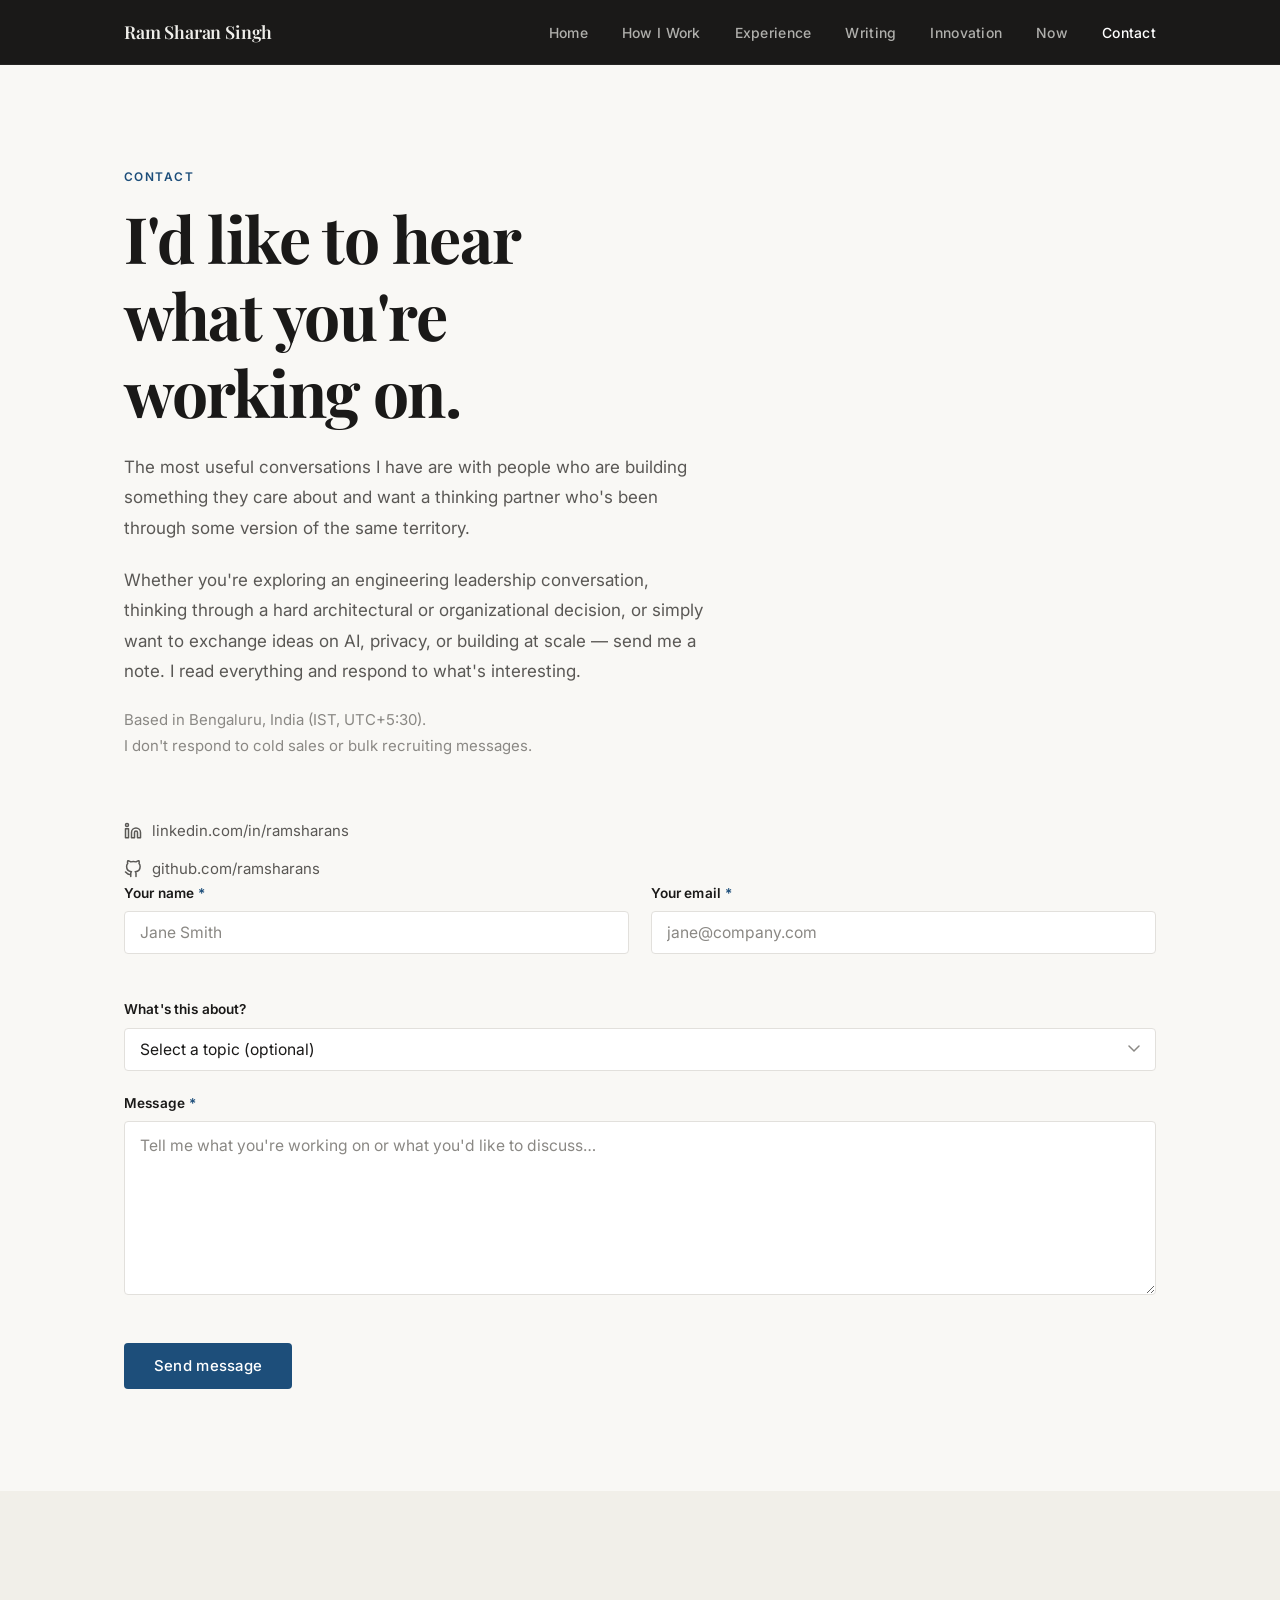
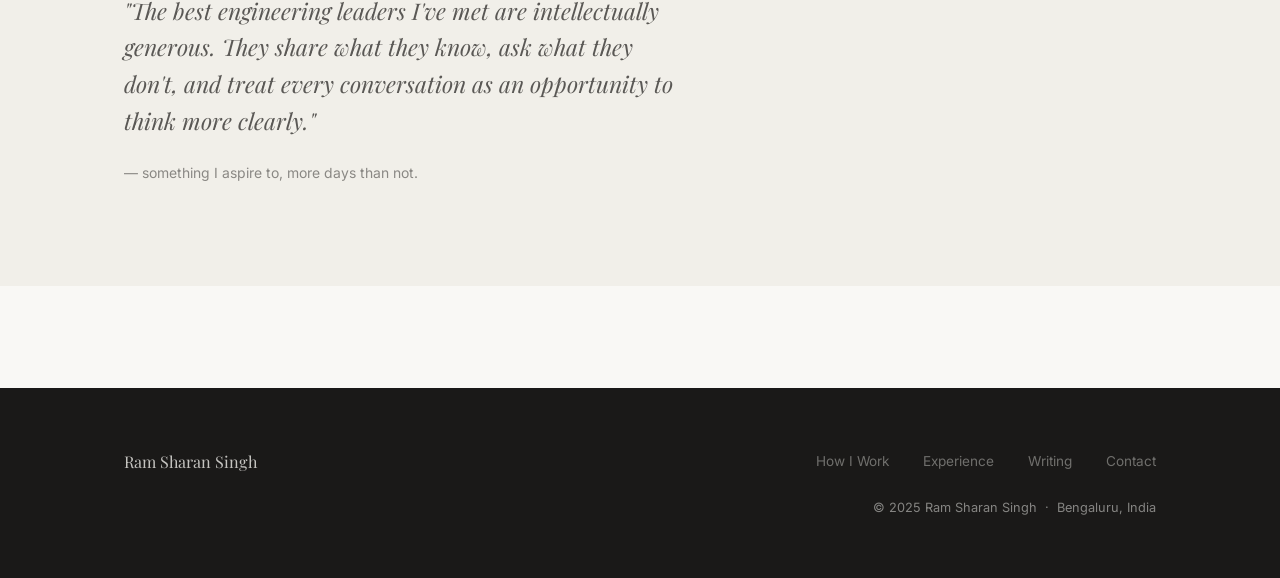
==== contact.html @ 0c45be17 "Add files via upload" ====
<!DOCTYPE html>
<html lang="en">
<head>
  <meta charset="UTF-8" />
  <meta name="viewport" content="width=device-width, initial-scale=1.0" />
  <title>Contact — Ram Sharan Singh</title>
  <meta name="description" content="Get in touch with Ram Sharan Singh — engineering leader, AI and privacy practitioner, based in Bengaluru, India." />
  <link rel="canonical" href="https://ramsharansingh.com/contact.html" />
  <link rel="stylesheet" href="css/main.css" />
</head>
<body>

  <nav class="nav" role="navigation" aria-label="Main navigation">
    <div class="nav-inner">
      <a href="index.html" class="nav-brand">Ram Sharan Singh</a>
      <button class="nav-toggle" aria-label="Toggle menu" aria-expanded="false">
        <span></span><span></span><span></span>
      </button>
      <ul class="nav-links" role="list">
        <li><a href="index.html">Home</a></li>
        <li><a href="how-i-work.html">How I Work</a></li>
        <li><a href="experience.html">Experience</a></li>
        <li><a href="writing.html">Writing</a></li>
        <li><a href="innovation.html">Innovation</a></li>
        <li><a href="now.html">Now</a></li>
        <li><a href="contact.html">Contact</a></li>
      </ul>
    </div>
  </nav>

  <main>

    <section class="section">
      <div class="container">

        <div class="contact-grid">

          <!-- ── Left column: intro ── -->
          <div class="contact-body">
            <span class="eyebrow">Contact</span>
            <h1 style="max-width:480px; letter-spacing:-0.02em; line-height:1.2; margin-bottom:1.25rem;">
              I'd like to hear what you're working on.
            </h1>
            <p style="font-size:1rem; color:var(--text-secondary); line-height:1.8; margin-bottom:1.25rem;">
              The most useful conversations I have are with people who are building
              something they care about and want a thinking partner who's been through
              some version of the same territory.
            </p>
            <p style="font-size:1rem; color:var(--text-secondary); line-height:1.8; margin-bottom:1.25rem;">
              Whether you're exploring an engineering leadership conversation, thinking
              through a hard architectural or organizational decision, or simply want
              to exchange ideas on AI, privacy, or building at scale — send me a note.
              I read everything and respond to what's interesting.
            </p>
            <p style="font-size:0.88rem; color:var(--text-muted); line-height:1.7;">
              Based in Bengaluru, India (IST, UTC+5:30).<br>
              I don't respond to cold sales or bulk recruiting messages.
            </p>

            <!-- Social links -->
            <div style="margin-top: var(--space-xl); display:flex; flex-direction:column; gap:0.75rem;">

              <a href="https://linkedin.com/in/ramsharans"
                 target="_blank" rel="noopener noreferrer"
                 class="contact-social-link">
                <svg width="18" height="18" viewBox="0 0 24 24" fill="none" stroke="currentColor" stroke-width="2" stroke-linecap="round" stroke-linejoin="round">
                  <path d="M16 8a6 6 0 0 1 6 6v7h-4v-7a2 2 0 0 0-2-2 2 2 0 0 0-2 2v7h-4v-7a6 6 0 0 1 6-6z"/>
                  <rect x="2" y="9" width="4" height="12"/><circle cx="4" cy="4" r="2"/>
                </svg>
                linkedin.com/in/ramsharans
              </a>

              <a href="https://github.com/ramsharans"
                 target="_blank" rel="noopener noreferrer"
                 class="contact-social-link">
                <svg width="18" height="18" viewBox="0 0 24 24" fill="none" stroke="currentColor" stroke-width="2" stroke-linecap="round" stroke-linejoin="round">
                  <path d="M9 19c-5 1.5-5-2.5-7-3m14 6v-3.87a3.37 3.37 0 0 0-.94-2.61c3.14-.35 6.44-1.54 6.44-7A5.44 5.44 0 0 0 20 4.77 5.07 5.07 0 0 0 19.91 1S18.73.65 16 2.48a13.38 13.38 0 0 0-7 0C6.27.65 5.09 1 5.09 1A5.07 5.07 0 0 0 5 4.77a5.44 5.44 0 0 0-1.5 3.78c0 5.42 3.3 6.61 6.44 7A3.37 3.37 0 0 0 9 18.13V22"/>
                </svg>
                github.com/ramsharans
              </a>

            </div>
          </div>

          <!-- ── Right column: contact form ── -->
          <div>

            <!-- ============================================================
                 WEB3FORMS CONTACT FORM
                 Customize: replace YOUR_ACCESS_KEY_HERE with your key from
                 https://web3forms.com — enter your email, get the key,
                 paste it below. That's all that's needed.
                 ============================================================ -->
            <form
              id="contact-form"
              class="contact-form"
              novalidate
            >
              <!-- Web3Forms access key — REPLACE with your real key -->
              <input type="hidden" name="access_key" value="0e2d17f0-85d2-4274-ad78-2c7fea5cc402" />

              <!-- Honeypot spam trap — keep this hidden -->
              <input type="checkbox" name="botcheck" style="display:none;" tabindex="-1" autocomplete="off" />

              <!-- Custom subject prefix in your inbox -->
              <input type="hidden" name="subject" value="New message from ramsharansingh.com" />

              <!-- From name label in your inbox -->
              <input type="hidden" name="from_name" value="Website Contact Form" />

              <!-- Form fields -->
              <div class="form-row">
                <div class="form-group">
                  <label for="name" class="form-label">Your name <span class="form-required">*</span></label>
                  <input
                    type="text"
                    id="name"
                    name="name"
                    class="form-input"
                    placeholder="Jane Smith"
                    required
                    autocomplete="name"
                  />
                  <span class="form-error" id="name-error"></span>
                </div>

                <div class="form-group">
                  <label for="email" class="form-label">Your email <span class="form-required">*</span></label>
                  <input
                    type="email"
                    id="email"
                    name="email"
                    class="form-input"
                    placeholder="jane@company.com"
                    required
                    autocomplete="email"
                  />
                  <span class="form-error" id="email-error"></span>
                </div>
              </div>

              <div class="form-group">
                <label for="context" class="form-label">What's this about?</label>
                <select id="context" name="context" class="form-input form-select">
                  <option value="" disabled selected>Select a topic (optional)</option>
                  <option value="Engineering leadership conversation">Engineering leadership conversation</option>
                  <option value="Advisory / consulting">Advisory / consulting</option>
                  <option value="Speaking opportunity">Speaking opportunity</option>
                  <option value="Technical discussion">Technical discussion</option>
                  <option value="Other">Other</option>
                </select>
              </div>

              <div class="form-group">
                <label for="message" class="form-label">Message <span class="form-required">*</span></label>
                <textarea
                  id="message"
                  name="message"
                  class="form-input form-textarea"
                  placeholder="Tell me what you're working on or what you'd like to discuss…"
                  rows="6"
                  required
                ></textarea>
                <span class="form-error" id="message-error"></span>
              </div>

              <!-- Submit button -->
              <button type="submit" class="btn btn-primary form-submit" id="submit-btn">
                <span id="btn-text">Send message</span>
                <svg id="btn-spinner" width="16" height="16" viewBox="0 0 24 24" fill="none"
                     stroke="currentColor" stroke-width="2.5" stroke-linecap="round"
                     style="display:none; animation: spin 0.8s linear infinite;">
                  <path d="M12 2v4M12 18v4M4.93 4.93l2.83 2.83M16.24 16.24l2.83 2.83M2 12h4M18 12h4M4.93 19.07l2.83-2.83M16.24 7.76l2.83-2.83"/>
                </svg>
              </button>

              <!-- Success message (hidden until submission) -->
              <div id="form-success" class="form-success" style="display:none;" role="alert" aria-live="polite">
                <svg width="20" height="20" viewBox="0 0 24 24" fill="none" stroke="currentColor" stroke-width="2.5" stroke-linecap="round" stroke-linejoin="round">
                  <polyline points="20 6 9 17 4 12"/>
                </svg>
                <div>
                  <strong>Message sent.</strong>
                  <p>Thank you — I'll read your note and reply if there's a useful conversation to be had.</p>
                </div>
              </div>

              <!-- Error message (hidden until needed) -->
              <div id="form-error-msg" class="form-error-banner" style="display:none;" role="alert" aria-live="polite">
                <svg width="18" height="18" viewBox="0 0 24 24" fill="none" stroke="currentColor" stroke-width="2" stroke-linecap="round" stroke-linejoin="round">
                  <circle cx="12" cy="12" r="10"/><line x1="12" y1="8" x2="12" y2="12"/><line x1="12" y1="16" x2="12.01" y2="16"/>
                </svg>
                <span>Something went wrong. Please try again or reach out on LinkedIn.</span>
              </div>

            </form>

          </div>

        </div>
      </div>
    </section>

    <!-- Closing quote -->
    <section class="section section-alt">
      <div class="container">
        <div style="max-width:560px;">
          <p style="font-family:var(--font-serif); font-size:1.35rem; font-style:italic; color:var(--text-secondary); line-height:1.6; margin-bottom:0;">
            "The best engineering leaders I've met are intellectually generous.
            They share what they know, ask what they don't, and treat every conversation
            as an opportunity to think more clearly."
          </p>
          <p style="font-size:0.82rem; color:var(--text-muted); margin-top:var(--space-md); margin-bottom:0;">
            — something I aspire to, more days than not.
          </p>
        </div>
      </div>
    </section>

  </main>

  <footer class="footer" role="contentinfo">
    <div class="footer-inner">
      <span class="footer-brand">Ram Sharan Singh</span>
      <nav class="footer-links" aria-label="Footer navigation">
        <a href="how-i-work.html">How I Work</a>
        <a href="experience.html">Experience</a>
        <a href="writing.html">Writing</a>
        <a href="contact.html">Contact</a>
      </nav>
      <p class="footer-copy">&copy; 2025 Ram Sharan Singh &nbsp;·&nbsp; Bengaluru, India</p>
    </div>
  </footer>

  <script src="js/nav.js"></script>

  <!-- ============================================================
       Web3Forms submission handler
       No changes needed here — it reads the access_key from the form
       ============================================================ -->
  <script>
    (function () {
      var form      = document.getElementById('contact-form');
      var btnText   = document.getElementById('btn-text');
      var btnSpinner= document.getElementById('btn-spinner');
      var submitBtn = document.getElementById('submit-btn');
      var success   = document.getElementById('form-success');
      var errorBanner = document.getElementById('form-error-msg');

      form.addEventListener('submit', async function (e) {
        e.preventDefault();

        /* Basic client-side validation */
        var valid = true;
        ['name', 'email', 'message'].forEach(function (field) {
          var input = document.getElementById(field);
          var error = document.getElementById(field + '-error');
          if (!input.value.trim()) {
            error.textContent = 'This field is required.';
            input.classList.add('input-error');
            valid = false;
          } else if (field === 'email' && !/^[^\s@]+@[^\s@]+\.[^\s@]+$/.test(input.value)) {
            error.textContent = 'Please enter a valid email address.';
            input.classList.add('input-error');
            valid = false;
          } else {
            error.textContent = '';
            input.classList.remove('input-error');
          }
        });

        if (!valid) return;

        /* Loading state */
        btnText.textContent = 'Sending…';
        btnSpinner.style.display = 'inline-block';
        submitBtn.disabled = true;
        success.style.display = 'none';
        errorBanner.style.display = 'none';

        try {
          var data = new FormData(form);
          var response = await fetch('https://api.web3forms.com/submit', {
            method: 'POST',
            body: data
          });
          var json = await response.json();

          if (json.success) {
            /* Show success, hide form fields */
            form.querySelectorAll('.form-group, .form-row, .form-submit').forEach(function (el) {
              el.style.display = 'none';
            });
            success.style.display = 'flex';
          } else {
            throw new Error(json.message || 'Submission failed');
          }
        } catch (err) {
          errorBanner.style.display = 'flex';
          btnText.textContent = 'Send message';
          btnSpinner.style.display = 'none';
          submitBtn.disabled = false;
        }
      });

      /* Clear error state on input */
      ['name', 'email', 'message'].forEach(function (field) {
        var input = document.getElementById(field);
        if (input) {
          input.addEventListener('input', function () {
            document.getElementById(field + '-error').textContent = '';
            input.classList.remove('input-error');
          });
        }
      });
    })();
  </script>

  <style>
    @keyframes spin {
      to { transform: rotate(360deg); }
    }
  </style>

</body>
</html>
---- css/main.css ----
/* ============================================================
   Ram Sharan Singh — Personal Site
   Design System: Minimalist editorial, calm authority
   Customize: CSS variables in :root for colors/fonts
   ============================================================ */

/* --- Google Fonts import --- */
@import url('https://fonts.googleapis.com/css2?family=Playfair+Display:ital,wght@0,400;0,600;0,700;1,400&family=Inter:wght@300;400;500;600&display=swap');

/* --- Design Tokens --- */
:root {
  /* Color palette */
  --bg:          #F9F8F5;      /* warm off-white canvas */
  --bg-alt:      #F1EFE9;      /* alternating section background */
  --surface:     #FFFFFF;
  --text-primary: #1A1918;     /* warm near-black */
  --text-secondary: #5A5855;   /* warm mid-gray */
  --text-muted:  #8A8884;      /* light gray labels */
  --accent:      #1D4E7A;      /* deep slate blue — authority, calm */
  --accent-hover: #163A5A;
  --accent-light: #EAF1F8;
  --border:      #E2E0DC;
  --nav-bg:      #1A1918;      /* dark nav */
  --nav-text:    #F0EFEB;

  /* Typography */
  --font-serif:  'Playfair Display', Georgia, 'Times New Roman', serif;
  --font-sans:   'Inter', -apple-system, BlinkMacSystemFont, 'Segoe UI', sans-serif;

  /* Spacing */
  --space-xs:   0.375rem;
  --space-sm:   0.75rem;
  --space-md:   1.25rem;
  --space-lg:   2rem;
  --space-xl:   3.5rem;
  --space-2xl:  6rem;

  /* Layout */
  --container:  1100px;
  --prose:      680px;

  /* Transitions */
  --transition: 200ms ease;

  /* Radius */
  --radius:     4px;
}

/* --- Reset --- */
*, *::before, *::after { box-sizing: border-box; margin: 0; padding: 0; }

html {
  font-size: 17px;
  scroll-behavior: smooth;
  -webkit-text-size-adjust: 100%;
}

body {
  font-family: var(--font-sans);
  background: var(--bg);
  color: var(--text-primary);
  line-height: 1.7;
  font-weight: 400;
  -webkit-font-smoothing: antialiased;
  -moz-osx-font-smoothing: grayscale;
}

img { max-width: 100%; display: block; }
a { color: inherit; text-decoration: none; }
ul { list-style: none; }

/* --- Typography --- */
h1, h2, h3, h4 {
  font-family: var(--font-serif);
  line-height: 1.2;
  font-weight: 700;
  color: var(--text-primary);
}

h1 { font-size: clamp(2.4rem, 5vw, 3.8rem); }
h2 { font-size: clamp(1.75rem, 3vw, 2.5rem); }
h3 { font-size: clamp(1.25rem, 2vw, 1.6rem); }
h4 { font-size: 1.1rem; font-family: var(--font-sans); font-weight: 600; }

p { margin-bottom: 1.25em; }
p:last-child { margin-bottom: 0; }

strong { font-weight: 600; }
em { font-style: italic; }

/* --- Layout Utilities --- */
.container {
  max-width: var(--container);
  margin: 0 auto;
  padding: 0 var(--space-lg);
}

.prose {
  max-width: var(--prose);
}

.section {
  padding: var(--space-2xl) 0;
}

.section-alt {
  background: var(--bg-alt);
}

/* --- Eyebrow Labels --- */
.eyebrow {
  font-family: var(--font-sans);
  font-size: 0.7rem;
  font-weight: 600;
  letter-spacing: 0.12em;
  text-transform: uppercase;
  color: var(--accent);
  display: block;
  margin-bottom: 0.75rem;
}

/* --- Navigation --- */
.nav {
  background: var(--nav-bg);
  position: sticky;
  top: 0;
  z-index: 100;
  border-bottom: 1px solid rgba(255,255,255,0.05);
}

.nav-inner {
  max-width: var(--container);
  margin: 0 auto;
  padding: 0 var(--space-lg);
  display: flex;
  align-items: center;
  justify-content: space-between;
  height: 64px;
}

.nav-brand {
  font-family: var(--font-serif);
  font-size: 1.05rem;
  font-weight: 600;
  color: var(--nav-text);
  letter-spacing: -0.01em;
  white-space: nowrap;
}

.nav-brand:hover { color: #fff; }

.nav-links {
  display: flex;
  align-items: center;
  gap: var(--space-lg);
}

.nav-links a {
  font-size: 0.82rem;
  font-weight: 500;
  color: rgba(240,239,235,0.7);
  letter-spacing: 0.02em;
  transition: color var(--transition);
  white-space: nowrap;
}

.nav-links a:hover,
.nav-links a.active { color: #fff; }

/* Hamburger toggle */
.nav-toggle {
  display: none;
  flex-direction: column;
  gap: 5px;
  cursor: pointer;
  padding: 4px;
  background: none;
  border: none;
}

.nav-toggle span {
  display: block;
  width: 24px;
  height: 2px;
  background: var(--nav-text);
  border-radius: 2px;
  transition: transform var(--transition), opacity var(--transition);
}

/* --- Hero Section --- */
.hero {
  padding: var(--space-2xl) 0;
  padding-top: calc(var(--space-2xl) + 1rem);
}

/* Two-column hero layout: text left, photo right */
.hero-layout {
  display: grid;
  grid-template-columns: 1fr auto;
  gap: var(--space-2xl);
  align-items: center;
}

.hero-content {
  min-width: 0;
}

.hero-eyebrow {
  display: flex;
  align-items: center;
  gap: var(--space-md);
  margin-bottom: var(--space-lg);
}

.hero-eyebrow::after {
  content: '';
  flex: 1;
  max-width: 60px;
  height: 1px;
  background: var(--accent);
}

.hero h1 {
  max-width: 680px;
  margin-bottom: var(--space-lg);
  line-height: 1.15;
  letter-spacing: -0.02em;
}

.hero h1 em {
  font-style: italic;
  color: var(--accent);
}

.hero-summary {
  max-width: 560px;
  font-size: 1.05rem;
  color: var(--text-secondary);
  line-height: 1.75;
  margin-bottom: var(--space-xl);
}

.hero-ctas {
  display: flex;
  flex-wrap: wrap;
  gap: var(--space-md);
  align-items: center;
}

/* Photo frame */
.hero-photo-wrap {
  flex-shrink: 0;
}

.hero-photo-frame {
  position: relative;
  width: 300px;
}

/* Decorative offset border behind the photo */
.hero-photo-frame::before {
  content: '';
  position: absolute;
  inset: 0;
  border: 2px solid var(--accent);
  border-radius: 6px;
  transform: translate(10px, 10px);
  opacity: 0.25;
  z-index: 0;
}

.hero-photo {
  position: relative;
  z-index: 1;
  width: 300px;
  height: 370px;
  object-fit: cover;
  object-position: center top;
  border-radius: 6px;
  display: block;
  box-shadow: 0 8px 32px rgba(0,0,0,0.12);
}

/* --- Buttons --- */
.btn {
  display: inline-flex;
  align-items: center;
  gap: 0.4rem;
  padding: 0.75rem 1.5rem;
  font-family: var(--font-sans);
  font-size: 0.85rem;
  font-weight: 500;
  letter-spacing: 0.02em;
  border-radius: var(--radius);
  transition: all var(--transition);
  cursor: pointer;
  border: none;
}

.btn-primary {
  background: var(--accent);
  color: #fff;
}

.btn-primary:hover {
  background: var(--accent-hover);
  transform: translateY(-1px);
}

.btn-secondary {
  background: transparent;
  color: var(--text-primary);
  border: 1.5px solid var(--border);
}

.btn-secondary:hover {
  border-color: var(--accent);
  color: var(--accent);
}

.btn-ghost {
  background: transparent;
  color: var(--accent);
  padding: 0;
  font-weight: 600;
  font-size: 0.85rem;
  gap: 0.3rem;
}

.btn-ghost::after {
  content: '→';
  transition: transform var(--transition);
}

.btn-ghost:hover::after { transform: translateX(3px); }

/* --- Credibility Bar --- */
.credibility {
  padding: var(--space-xl) 0;
  border-top: 1px solid var(--border);
  border-bottom: 1px solid var(--border);
}

.credibility-label {
  font-size: 0.7rem;
  font-weight: 600;
  letter-spacing: 0.1em;
  text-transform: uppercase;
  color: var(--text-muted);
  margin-bottom: var(--space-md);
}

.credibility-logos {
  display: flex;
  flex-wrap: wrap;
  align-items: center;
  gap: var(--space-xl);
}

.credibility-logos span {
  font-family: var(--font-sans);
  font-size: 0.88rem;
  font-weight: 600;
  color: var(--text-secondary);
  letter-spacing: 0.04em;
  opacity: 0.7;
  transition: opacity var(--transition);
}

.credibility-logos span:hover { opacity: 1; }

/* --- Highlight Grid (Home 3-column) --- */
.highlights {
  display: grid;
  grid-template-columns: repeat(3, 1fr);
  gap: var(--space-lg);
  margin-top: var(--space-xl);
}

.highlight-card {
  padding: var(--space-lg);
  background: var(--surface);
  border: 1px solid var(--border);
  border-radius: var(--radius);
  transition: border-color var(--transition), box-shadow var(--transition);
}

.highlight-card:hover {
  border-color: var(--accent);
  box-shadow: 0 4px 20px rgba(29,78,122,0.07);
}

.highlight-card h3 {
  font-size: 1.05rem;
  margin-bottom: 0.6rem;
}

.highlight-card p {
  font-size: 0.9rem;
  color: var(--text-secondary);
  line-height: 1.65;
  margin-bottom: 0;
}

/* --- Section Header --- */
.section-header {
  margin-bottom: var(--space-xl);
}

.section-header h2 {
  margin-bottom: 0.75rem;
}

.section-header p {
  max-width: 560px;
  color: var(--text-secondary);
  font-size: 1rem;
  margin-bottom: 0;
}

/* --- Principle Blocks (How I Work) --- */
.principle {
  display: grid;
  grid-template-columns: 1fr 2fr;
  gap: var(--space-xl);
  padding: var(--space-xl) 0;
  border-top: 1px solid var(--border);
}

.principle:last-child { border-bottom: 1px solid var(--border); }

.principle-label {
  padding-top: 0.3rem;
}

.principle-label .number {
  font-family: var(--font-serif);
  font-size: 3rem;
  font-weight: 400;
  color: var(--border);
  line-height: 1;
  margin-bottom: 0.5rem;
  display: block;
}

.principle-label h3 {
  font-size: 1.15rem;
  line-height: 1.3;
}

.principle-body p {
  color: var(--text-secondary);
  font-size: 0.95rem;
  line-height: 1.75;
}

/* --- Optimize Table --- */
.optimize-grid {
  display: grid;
  grid-template-columns: 1fr 1fr;
  gap: var(--space-lg);
  margin-top: var(--space-xl);
}

.optimize-col {
  padding: var(--space-lg);
  border-radius: var(--radius);
}

.optimize-col.for {
  background: var(--accent-light);
  border-left: 3px solid var(--accent);
}

.optimize-col.avoid {
  background: var(--bg-alt);
  border-left: 3px solid var(--border);
}

.optimize-col h4 {
  margin-bottom: var(--space-md);
  font-size: 0.8rem;
  font-weight: 600;
  letter-spacing: 0.08em;
  text-transform: uppercase;
  color: var(--text-muted);
}

.optimize-col li {
  font-size: 0.9rem;
  color: var(--text-secondary);
  padding: 0.4rem 0;
  border-bottom: 1px solid rgba(0,0,0,0.05);
  display: flex;
  align-items: center;
  gap: 0.5rem;
}

.optimize-col li:last-child { border-bottom: none; }

.optimize-col.for li::before {
  content: '✓';
  color: var(--accent);
  font-weight: 700;
  font-size: 0.75rem;
  flex-shrink: 0;
}

.optimize-col.avoid li::before {
  content: '×';
  color: var(--text-muted);
  font-weight: 700;
  font-size: 0.75rem;
  flex-shrink: 0;
}

/* --- Case Studies (Experience) --- */
.case {
  padding: var(--space-xl) 0;
  border-top: 1px solid var(--border);
}

.case:first-of-type { border-top: none; padding-top: 0; }

.case-meta {
  display: flex;
  flex-wrap: wrap;
  align-items: baseline;
  gap: 0.5rem var(--space-md);
  margin-bottom: var(--space-md);
}

.case-company {
  font-size: 0.75rem;
  font-weight: 600;
  letter-spacing: 0.1em;
  text-transform: uppercase;
  color: var(--accent);
}

.case-tenure {
  font-size: 0.8rem;
  color: var(--text-muted);
}

.case h3 {
  font-size: clamp(1.3rem, 2.5vw, 1.75rem);
  margin-bottom: var(--space-md);
  line-height: 1.25;
}

.case-grid {
  display: grid;
  grid-template-columns: repeat(3, 1fr);
  gap: var(--space-lg);
  margin: var(--space-lg) 0;
  padding: var(--space-lg);
  background: var(--bg-alt);
  border-radius: var(--radius);
}

.case-dimension h4 {
  font-size: 0.7rem;
  font-weight: 600;
  letter-spacing: 0.1em;
  text-transform: uppercase;
  color: var(--text-muted);
  margin-bottom: 0.5rem;
}

.case-dimension p {
  font-size: 0.9rem;
  color: var(--text-secondary);
  margin-bottom: 0;
  line-height: 1.6;
}

.case-body {
  font-size: 0.95rem;
  color: var(--text-secondary);
  line-height: 1.8;
}

.case-lesson {
  margin-top: var(--space-lg);
  padding: var(--space-md) var(--space-lg);
  border-left: 3px solid var(--accent);
  background: var(--accent-light);
  border-radius: 0 var(--radius) var(--radius) 0;
  font-style: italic;
  font-size: 0.95rem;
  color: var(--text-secondary);
}

/* --- Writing Cards --- */
.writing-grid {
  display: grid;
  grid-template-columns: repeat(2, 1fr);
  gap: var(--space-lg);
}

.writing-card {
  padding: var(--space-lg);
  border: 1px solid var(--border);
  border-radius: var(--radius);
  background: var(--surface);
  transition: all var(--transition);
  display: flex;
  flex-direction: column;
}

.writing-card:hover {
  border-color: var(--accent);
  box-shadow: 0 4px 20px rgba(29,78,122,0.07);
  transform: translateY(-2px);
}

.writing-card.featured {
  grid-column: span 2;
  display: grid;
  grid-template-columns: 2fr 1fr;
  gap: var(--space-xl);
  align-items: center;
  border-left: 3px solid var(--accent);
}

.writing-tag {
  font-size: 0.7rem;
  font-weight: 600;
  letter-spacing: 0.08em;
  text-transform: uppercase;
  color: var(--accent);
  background: var(--accent-light);
  padding: 0.25rem 0.6rem;
  border-radius: 20px;
  display: inline-block;
  margin-bottom: var(--space-sm);
}

.writing-card h3 {
  font-size: 1.2rem;
  margin-bottom: 0.5rem;
  line-height: 1.3;
}

.writing-card p {
  font-size: 0.9rem;
  color: var(--text-secondary);
  line-height: 1.65;
  margin-bottom: var(--space-md);
  flex: 1;
}

.writing-stub {
  padding: var(--space-md) 0;
  border-top: 1px solid var(--border);
  display: flex;
  flex-direction: column;
  gap: 0.3rem;
}

.writing-stub-title {
  font-family: var(--font-serif);
  font-size: 1rem;
  font-weight: 600;
  color: var(--text-secondary);
}

.writing-stub-note {
  font-size: 0.8rem;
  color: var(--text-muted);
}

/* --- Innovation Items --- */
.innovation-list {
  display: flex;
  flex-direction: column;
  gap: var(--space-xl);
}

.innovation-item {
  display: grid;
  grid-template-columns: 120px 1fr;
  gap: var(--space-xl);
  padding-top: var(--space-xl);
  border-top: 1px solid var(--border);
}

.innovation-item:first-child { border-top: none; padding-top: 0; }

.innovation-year {
  font-family: var(--font-serif);
  font-size: 2.5rem;
  font-weight: 400;
  color: var(--border);
  line-height: 1;
  padding-top: 0.25rem;
}

.innovation-type {
  font-size: 0.7rem;
  font-weight: 600;
  letter-spacing: 0.1em;
  text-transform: uppercase;
  color: var(--accent);
  display: block;
  margin-bottom: 0.5rem;
}

.innovation-item h3 {
  font-size: 1.25rem;
  margin-bottom: 0.75rem;
  line-height: 1.3;
}

.innovation-item p {
  font-size: 0.9rem;
  color: var(--text-secondary);
  line-height: 1.75;
  margin-bottom: 0;
}

/* --- Now Page --- */
.now-section {
  max-width: 640px;
}

.now-item {
  padding: var(--space-lg) 0;
  border-bottom: 1px solid var(--border);
}

.now-item:last-child { border-bottom: none; }

.now-item h3 {
  font-size: 1.1rem;
  margin-bottom: 0.5rem;
}

.now-item p {
  font-size: 0.9rem;
  color: var(--text-secondary);
  margin-bottom: 0;
}

/* --- Contact --- */
.contact-body {
  max-width: 580px;
}

.contact-links {
  display: flex;
  flex-direction: column;
  gap: var(--space-md);
  margin-top: var(--space-xl);
}

.contact-link {
  display: flex;
  align-items: center;
  gap: var(--space-md);
  padding: var(--space-md) var(--space-lg);
  background: var(--surface);
  border: 1px solid var(--border);
  border-radius: var(--radius);
  transition: all var(--transition);
  font-size: 0.95rem;
  color: var(--text-primary);
}

.contact-link:hover {
  border-color: var(--accent);
  color: var(--accent);
  box-shadow: 0 2px 12px rgba(29,78,122,0.07);
}

.contact-link-label {
  font-size: 0.7rem;
  font-weight: 600;
  letter-spacing: 0.08em;
  text-transform: uppercase;
  color: var(--text-muted);
  display: block;
  margin-bottom: 0.2rem;
}

.contact-link-value {
  font-weight: 500;
}

/* --- Contact Form --- */
.contact-social-link {
  display: inline-flex;
  align-items: center;
  gap: 0.6rem;
  font-size: 0.88rem;
  color: var(--text-secondary);
  transition: color var(--transition);
}

.contact-social-link:hover { color: var(--accent); }

.contact-form {
  display: flex;
  flex-direction: column;
  gap: var(--space-md);
}

.form-row {
  display: grid;
  grid-template-columns: 1fr 1fr;
  gap: var(--space-md);
}

.form-group {
  display: flex;
  flex-direction: column;
  gap: 0.35rem;
}

.form-label {
  font-size: 0.8rem;
  font-weight: 600;
  color: var(--text-primary);
  letter-spacing: 0.01em;
}

.form-required {
  color: var(--accent);
  margin-left: 1px;
}

.form-input {
  font-family: var(--font-sans);
  font-size: 0.92rem;
  color: var(--text-primary);
  background: var(--surface);
  border: 1.5px solid var(--border);
  border-radius: var(--radius);
  padding: 0.65rem 0.9rem;
  width: 100%;
  transition: border-color var(--transition), box-shadow var(--transition);
  outline: none;
  -webkit-appearance: none;
  appearance: none;
}

.form-input::placeholder { color: var(--text-muted); }

.form-input:focus {
  border-color: var(--accent);
  box-shadow: 0 0 0 3px rgba(29,78,122,0.1);
}

.form-input.input-error {
  border-color: #c0392b;
  box-shadow: 0 0 0 3px rgba(192,57,43,0.08);
}

.form-select {
  background-image: url("data:image/svg+xml,%3Csvg xmlns='http://www.w3.org/2000/svg' width='12' height='8' viewBox='0 0 12 8'%3E%3Cpath d='M1 1l5 5 5-5' stroke='%238A8884' stroke-width='1.5' fill='none' stroke-linecap='round'/%3E%3C/svg%3E");
  background-repeat: no-repeat;
  background-position: right 0.9rem center;
  padding-right: 2.2rem;
  cursor: pointer;
}

.form-textarea {
  resize: vertical;
  min-height: 140px;
  line-height: 1.6;
}

.form-error {
  font-size: 0.78rem;
  color: #c0392b;
  min-height: 1rem;
  display: block;
}

.form-submit {
  align-self: flex-start;
  display: inline-flex;
  align-items: center;
  gap: 0.5rem;
  padding: 0.8rem 1.75rem;
  font-size: 0.88rem;
  margin-top: 0.25rem;
}

.form-submit:disabled {
  opacity: 0.7;
  cursor: not-allowed;
  transform: none;
}

/* Success banner */
.form-success {
  display: flex;
  align-items: flex-start;
  gap: var(--space-md);
  padding: var(--space-md) var(--space-lg);
  background: #eaf7f0;
  border: 1.5px solid #27ae60;
  border-radius: var(--radius);
  color: #1e7a45;
}

.form-success svg { flex-shrink: 0; margin-top: 2px; }

.form-success strong {
  display: block;
  font-size: 0.95rem;
  margin-bottom: 0.25rem;
}

.form-success p {
  font-size: 0.88rem;
  margin: 0;
  color: #2d6a47;
}

/* Error banner */
.form-error-banner {
  display: flex;
  align-items: center;
  gap: 0.75rem;
  padding: var(--space-md) var(--space-lg);
  background: #fdf0ee;
  border: 1.5px solid #e74c3c;
  border-radius: var(--radius);
  color: #c0392b;
  font-size: 0.88rem;
}

/* Responsive form */
@media (max-width: 640px) {
  .form-row { grid-template-columns: 1fr; }
  .form-submit { width: 100%; justify-content: center; }
}

/* --- Essay / Prose page --- */
.essay-header {
  padding: var(--space-2xl) 0 var(--space-xl);
  border-bottom: 1px solid var(--border);
  margin-bottom: var(--space-xl);
}

.essay-header h1 {
  font-size: clamp(1.9rem, 4vw, 3rem);
  max-width: 720px;
  margin-bottom: var(--space-md);
  line-height: 1.2;
}

.essay-meta {
  font-size: 0.82rem;
  color: var(--text-muted);
}

.essay-body {
  max-width: var(--prose);
  font-size: 1.0625rem;
  line-height: 1.85;
}

.essay-body h2 {
  font-size: 1.5rem;
  margin-top: var(--space-xl);
  margin-bottom: var(--space-md);
}

.essay-body p { margin-bottom: 1.4em; }

.essay-nav {
  display: flex;
  justify-content: space-between;
  align-items: center;
  padding: var(--space-xl) 0;
  border-top: 1px solid var(--border);
  margin-top: var(--space-2xl);
  font-size: 0.85rem;
}

/* --- Footer --- */
.footer {
  background: var(--nav-bg);
  color: rgba(240,239,235,0.5);
  padding: var(--space-xl) 0;
  margin-top: var(--space-2xl);
}

.footer-inner {
  max-width: var(--container);
  margin: 0 auto;
  padding: 0 var(--space-lg);
  display: flex;
  align-items: center;
  justify-content: space-between;
  flex-wrap: wrap;
  gap: var(--space-md);
}

.footer-brand {
  font-family: var(--font-serif);
  color: rgba(240,239,235,0.8);
  font-size: 0.95rem;
}

.footer-links {
  display: flex;
  gap: var(--space-lg);
}

.footer-links a {
  font-size: 0.8rem;
  color: rgba(240,239,235,0.4);
  transition: color var(--transition);
}

.footer-links a:hover { color: rgba(240,239,235,0.9); }

.footer-copy {
  font-size: 0.75rem;
  width: 100%;
  text-align: right;
}

/* --- Responsive --- */
@media (max-width: 900px) {
  :root { --space-2xl: 4rem; }

  /* Hero: stack photo above text on tablet */
  .hero-layout {
    grid-template-columns: 1fr;
    gap: var(--space-xl);
  }

  .hero-photo-wrap {
    order: -1;         /* photo moves above text */
    display: flex;
    justify-content: center;
  }

  .hero-photo-frame { width: 220px; }
  .hero-photo { width: 220px; height: 270px; }

  .highlights { grid-template-columns: 1fr; }
  .principle {
    grid-template-columns: 1fr;
    gap: var(--space-md);
  }
  .principle-label .number { font-size: 2rem; }

  .optimize-grid { grid-template-columns: 1fr; }
  .case-grid { grid-template-columns: 1fr 1fr; }

  .writing-grid { grid-template-columns: 1fr; }
  .writing-card.featured {
    grid-column: span 1;
    grid-template-columns: 1fr;
  }

  .innovation-item {
    grid-template-columns: 80px 1fr;
    gap: var(--space-lg);
  }

  .footer-copy { text-align: left; }
}

@media (max-width: 640px) {
  :root { --space-2xl: 3rem; }

  .nav-links { display: none; flex-direction: column; gap: var(--space-md); }
  .nav-links.open { display: flex; }
  .nav-inner { flex-wrap: wrap; height: auto; padding-top: 0.75rem; padding-bottom: 0.75rem; }
  .nav-toggle { display: flex; }

  /* Mobile nav open state */
  .nav-inner.open .nav-links {
    display: flex;
    width: 100%;
    padding: var(--space-md) 0 var(--space-sm);
    border-top: 1px solid rgba(255,255,255,0.08);
  }

  .case-grid { grid-template-columns: 1fr; }
  .innovation-item { grid-template-columns: 1fr; gap: var(--space-sm); }
  .innovation-year { font-size: 1.5rem; }

  .hero-photo-frame { width: 180px; }
  .hero-photo { width: 180px; height: 220px; }
  .hero-ctas { flex-direction: column; align-items: flex-start; }

  .footer-inner { flex-direction: column; align-items: flex-start; }
  .footer-copy { text-align: left; }
}

/* --- Utility classes --- */
.text-muted { color: var(--text-muted); }
.text-secondary { color: var(--text-secondary); }
.text-accent { color: var(--accent); }
.mt-xl { margin-top: var(--space-xl); }
.mb-xl { margin-bottom: var(--space-xl); }
.divider { border: none; border-top: 1px solid var(--border); margin: var(--space-xl) 0; }

/* Contact grid */
@media (max-width: 768px) {
  .contact-grid {
    grid-template-columns: 1fr !important;
    gap: var(--space-xl) !important;
  }
}

/* --- Print --- */
@media print {
  .nav, .footer { display: none; }
  .section { padding: 1.5rem 0; }
}
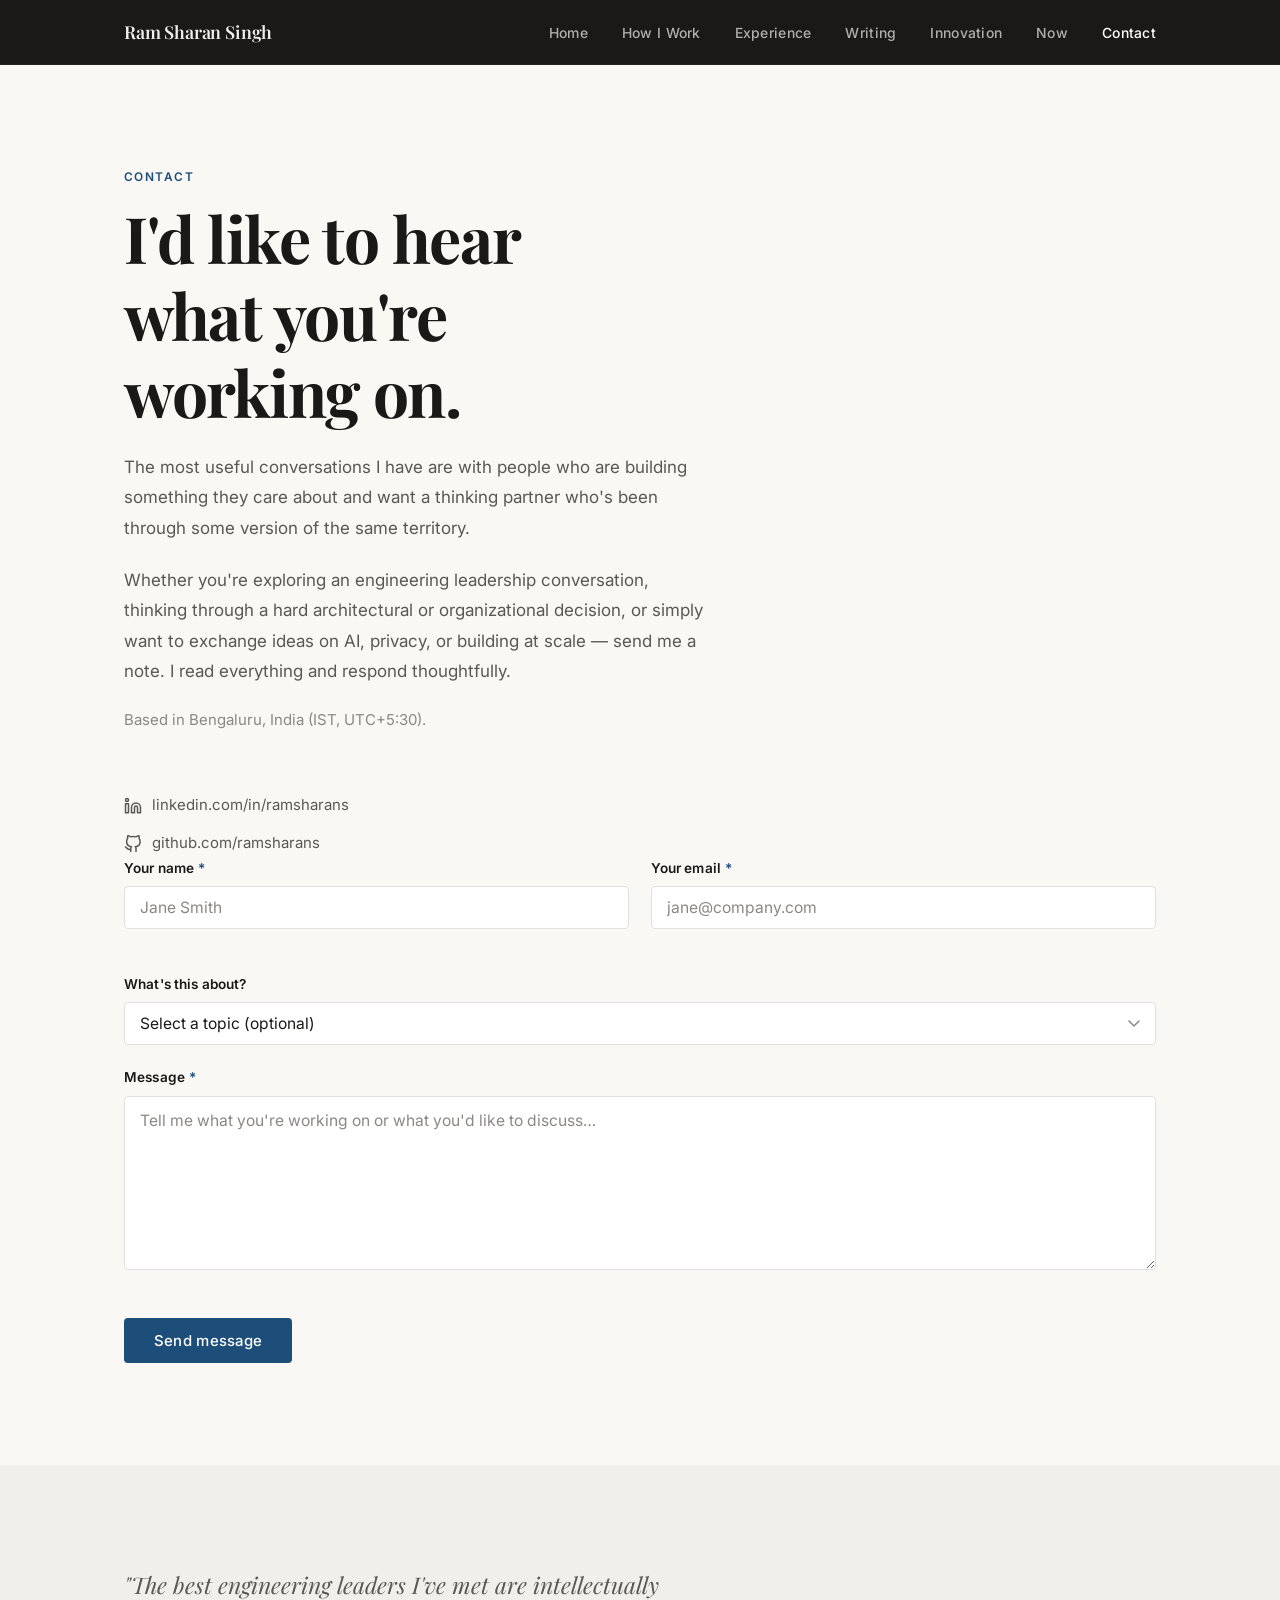
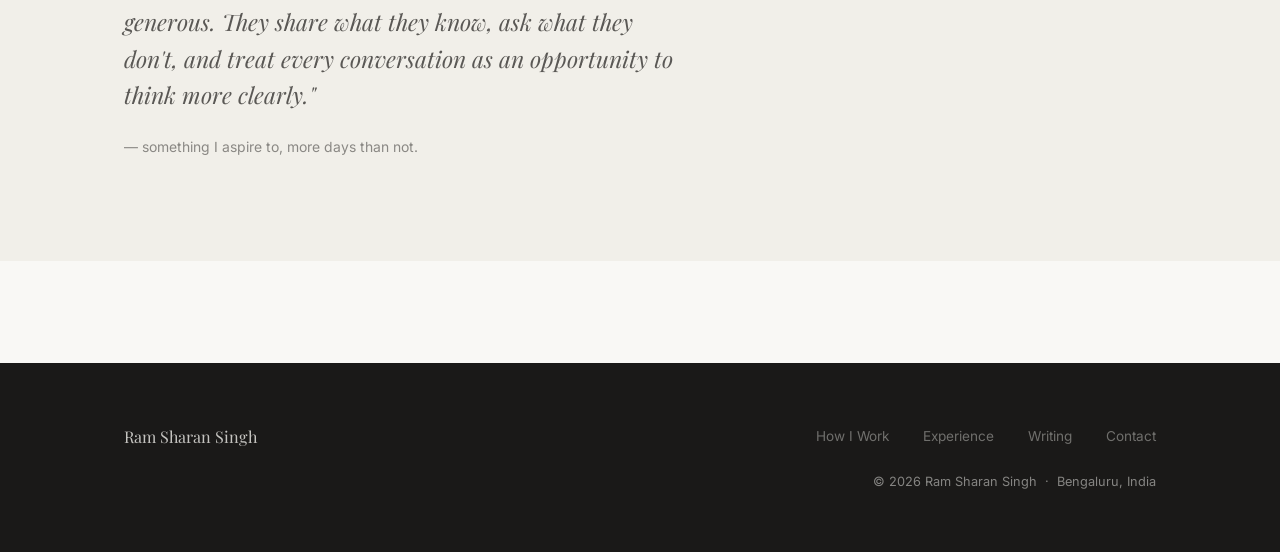
==== commit 797ee145: "v1.4 — Complete site with all improvements Pages: Home, How I Work, Experience (4 case studies), Wri" ====
--- a/contact.html
+++ b/contact.html
@@ -3,9 +3,27 @@
 <head>
   <meta charset="UTF-8" />
   <meta name="viewport" content="width=device-width, initial-scale=1.0" />
-  <title>Contact — Ram Sharan Singh</title>
-  <meta name="description" content="Get in touch with Ram Sharan Singh — engineering leader, AI and privacy practitioner, based in Bengaluru, India." />
-  <link rel="canonical" href="https://ramsharansingh.com/contact.html" />
+  <title>Contact — Ram Sharan Singh | Engineering Leader, Bengaluru</title>
+  <meta name="description" content="Get in touch with Ram Sharan Singh — senior engineering leader with 18 years in AI, privacy, and healthcare technology. Open to leadership conversations, advisory work, and speaking." />
+  <meta name="author" content="Ram Sharan Singh" />
+  <meta name="robots" content="index, follow" />
+  <meta name="keywords" content="contact Ram Sharan Singh, engineering leader Bengaluru, hire engineering leader India, VP engineering contact" />
+
+  <!-- Open Graph -->
+  <meta property="og:type" content="website" />
+  <meta property="og:url" content="https://ramsharans.com/contact.html" />
+  <meta property="og:site_name" content="Ram Sharan Singh" />
+  <meta property="og:title" content="Contact — Ram Sharan Singh" />
+  <meta property="og:description" content="Get in touch — senior engineering leader open to leadership conversations, advisory work, and speaking opportunities." />
+  <meta property="og:image" content="https://ramsharans.com/images/photo.png" />
+  <meta property="og:image:alt" content="Ram Sharan Singh — Senior Engineering Leader" />
+
+  <link rel="canonical" href="https://ramsharans.com/contact.html" />
+  <!-- Favicon -->
+  <link rel="icon" type="image/svg+xml" href="images/favicon.svg" />
+  <!-- Theme colour for mobile browsers -->
+  <meta name="theme-color" content="#1D4E7A" />
+
   <link rel="stylesheet" href="css/main.css" />
 </head>
 <body>
@@ -50,11 +68,10 @@
               Whether you're exploring an engineering leadership conversation, thinking
               through a hard architectural or organizational decision, or simply want
               to exchange ideas on AI, privacy, or building at scale — send me a note.
-              I read everything and respond to what's interesting.
+              I read everything and respond thoughtfully.
             </p>
             <p style="font-size:0.88rem; color:var(--text-muted); line-height:1.7;">
-              Based in Bengaluru, India (IST, UTC+5:30).<br>
-              I don't respond to cold sales or bulk recruiting messages.
+              Based in Bengaluru, India (IST, UTC+5:30).
             </p>
 
             <!-- Social links -->
@@ -103,7 +120,7 @@
               <input type="checkbox" name="botcheck" style="display:none;" tabindex="-1" autocomplete="off" />
 
               <!-- Custom subject prefix in your inbox -->
-              <input type="hidden" name="subject" value="New message from ramsharansingh.com" />
+              <input type="hidden" name="subject" value="New message from ramsharans.com" />
 
               <!-- From name label in your inbox -->
               <input type="hidden" name="from_name" value="Website Contact Form" />
@@ -228,7 +245,7 @@
         <a href="writing.html">Writing</a>
         <a href="contact.html">Contact</a>
       </nav>
-      <p class="footer-copy">&copy; 2025 Ram Sharan Singh &nbsp;·&nbsp; Bengaluru, India</p>
+      <p class="footer-copy">&copy; 2026 Ram Sharan Singh &nbsp;·&nbsp; Bengaluru, India</p>
     </div>
   </footer>
 
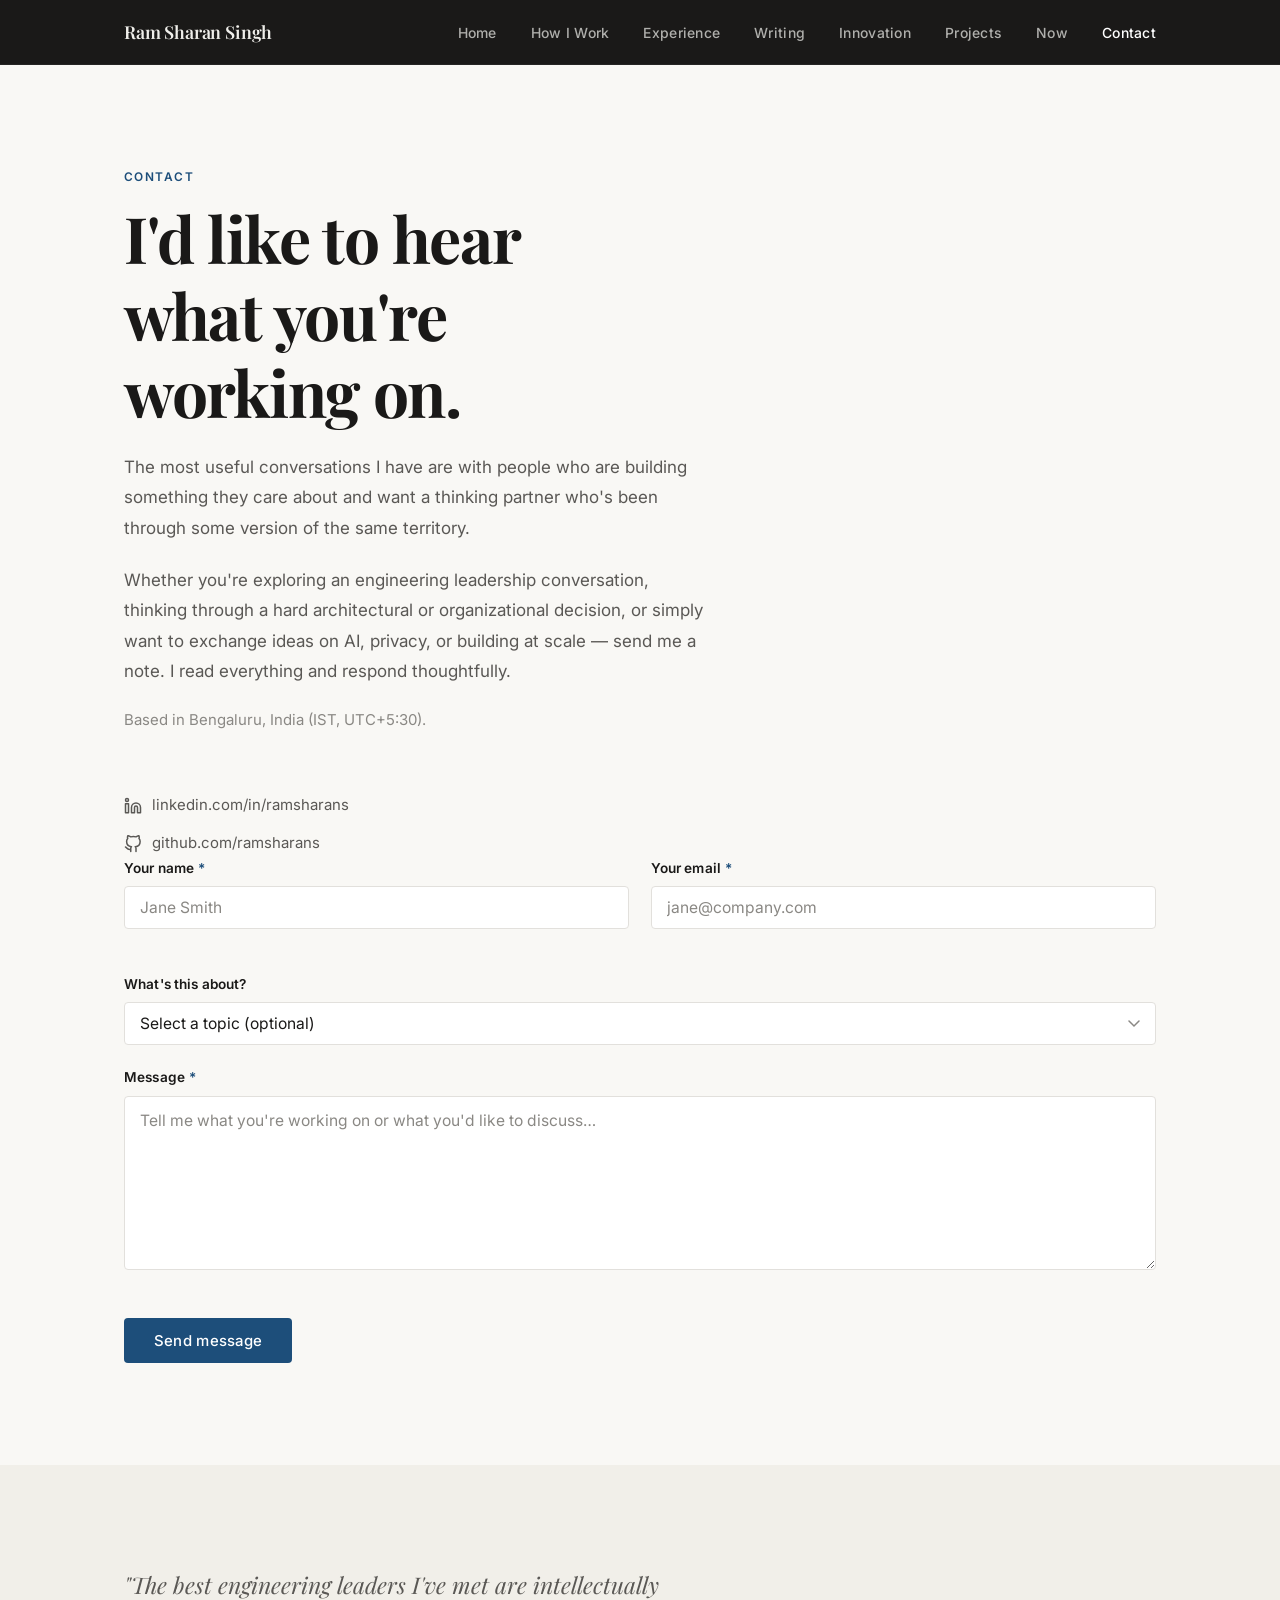
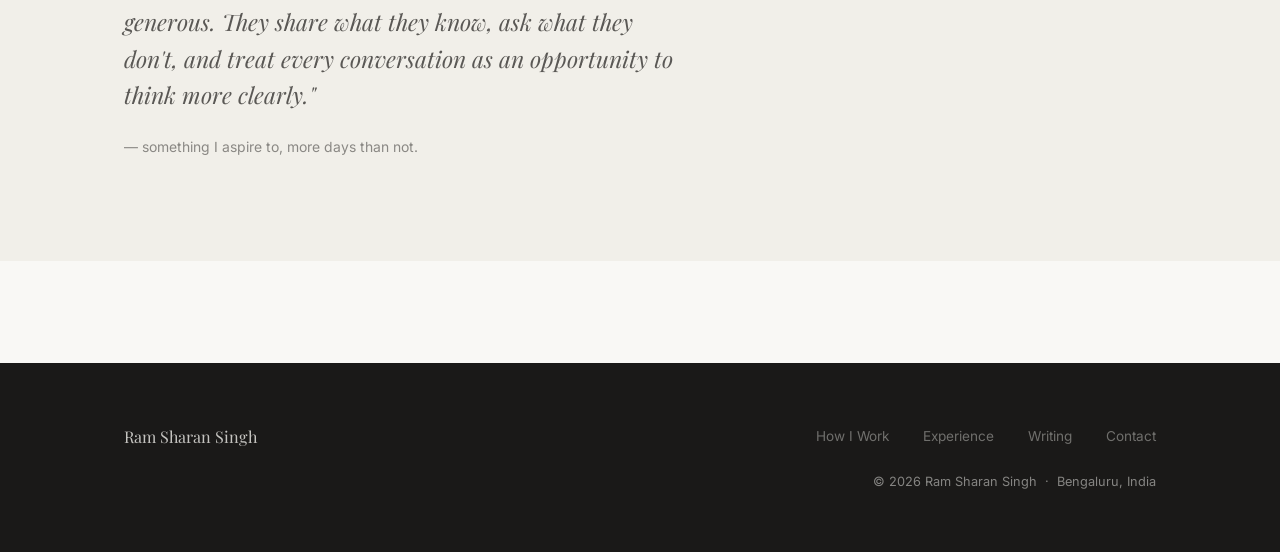
==== commit 1a2fc776: "Add Projects page with Sprint Retrospective and Radio Explorer New projects.html showcases two live " ====
--- a/contact.html
+++ b/contact.html
@@ -25,6 +25,15 @@
   <meta name="theme-color" content="#1D4E7A" />
 
   <link rel="stylesheet" href="css/main.css" />
+
+  <!-- Google Analytics -->
+  <script async src="https://www.googletagmanager.com/gtag/js?id=G-N9EWBCT1ZE"></script>
+  <script>
+    window.dataLayer = window.dataLayer || [];
+    function gtag(){dataLayer.push(arguments);}
+    gtag('js', new Date());
+    gtag('config', 'G-N9EWBCT1ZE');
+  </script>
 </head>
 <body>
 
@@ -40,6 +49,7 @@
         <li><a href="experience.html">Experience</a></li>
         <li><a href="writing.html">Writing</a></li>
         <li><a href="innovation.html">Innovation</a></li>
+        <li><a href="projects.html">Projects</a></li>
         <li><a href="now.html">Now</a></li>
         <li><a href="contact.html">Contact</a></li>
       </ul>
--- a/css/main.css
+++ b/css/main.css
@@ -671,6 +671,123 @@
   color: var(--text-muted);
 }
 
+/* --- Project Cards --- */
+.project-grid {
+  display: grid;
+  grid-template-columns: repeat(2, 1fr);
+  gap: var(--space-lg);
+}
+
+.project-card {
+  padding: var(--space-lg);
+  border: 1px solid var(--border);
+  border-radius: var(--radius);
+  border-left: 3px solid var(--accent);
+  background: var(--surface);
+  transition: all var(--transition);
+  display: flex;
+  flex-direction: column;
+  gap: var(--space-sm);
+}
+
+.project-card:hover {
+  border-left-color: var(--accent-hover);
+  box-shadow: 0 4px 20px rgba(29,78,122,0.09);
+  transform: translateY(-2px);
+}
+
+.project-card-meta {
+  display: flex;
+  align-items: center;
+  gap: 0.75rem;
+}
+
+.project-label {
+  font-family: var(--font-sans);
+  font-size: 0.72rem;
+  font-weight: 600;
+  letter-spacing: 0.08em;
+  text-transform: uppercase;
+  color: var(--text-muted);
+}
+
+.project-status {
+  font-size: 0.68rem;
+  font-weight: 600;
+  letter-spacing: 0.06em;
+  text-transform: uppercase;
+  color: #2a7a4b;
+  background: #e6f4ed;
+  padding: 0.15rem 0.5rem;
+  border-radius: 20px;
+}
+
+.project-card h3 {
+  font-size: 1.25rem;
+  line-height: 1.25;
+  margin-bottom: 0;
+}
+
+.project-card p {
+  font-size: 0.9rem;
+  color: var(--text-secondary);
+  line-height: 1.75;
+  flex-grow: 1;
+}
+
+.project-features {
+  list-style: none;
+  display: flex;
+  flex-direction: column;
+  gap: 0.35rem;
+  margin: 0.25rem 0;
+}
+
+.project-features li {
+  font-size: 0.83rem;
+  color: var(--text-secondary);
+  display: flex;
+  gap: 0.5rem;
+  align-items: flex-start;
+}
+
+.project-features li::before {
+  content: "·";
+  color: var(--accent);
+  font-weight: 700;
+  flex-shrink: 0;
+}
+
+.project-link {
+  display: inline-flex;
+  align-items: center;
+  gap: 0.3rem;
+  font-size: 0.85rem;
+  font-weight: 600;
+  color: var(--accent);
+  text-decoration: none;
+  margin-top: auto;
+  padding-top: var(--space-sm);
+  border-top: 1px solid var(--border);
+  transition: color var(--transition);
+}
+
+.project-link:hover { color: var(--accent-hover); }
+
+.project-placeholder {
+  padding: var(--space-lg);
+  border: 1px dashed var(--border);
+  border-radius: var(--radius);
+  display: flex;
+  align-items: center;
+  justify-content: center;
+  text-align: center;
+  color: var(--text-muted);
+  font-size: 0.85rem;
+  line-height: 1.6;
+  min-height: 200px;
+}
+
 /* --- Innovation Items --- */
 .innovation-list {
   display: flex;
@@ -1061,6 +1178,8 @@
     grid-template-columns: 1fr;
   }
 
+  .project-grid { grid-template-columns: 1fr; }
+
   .innovation-item {
     grid-template-columns: 80px 1fr;
     gap: var(--space-lg);
